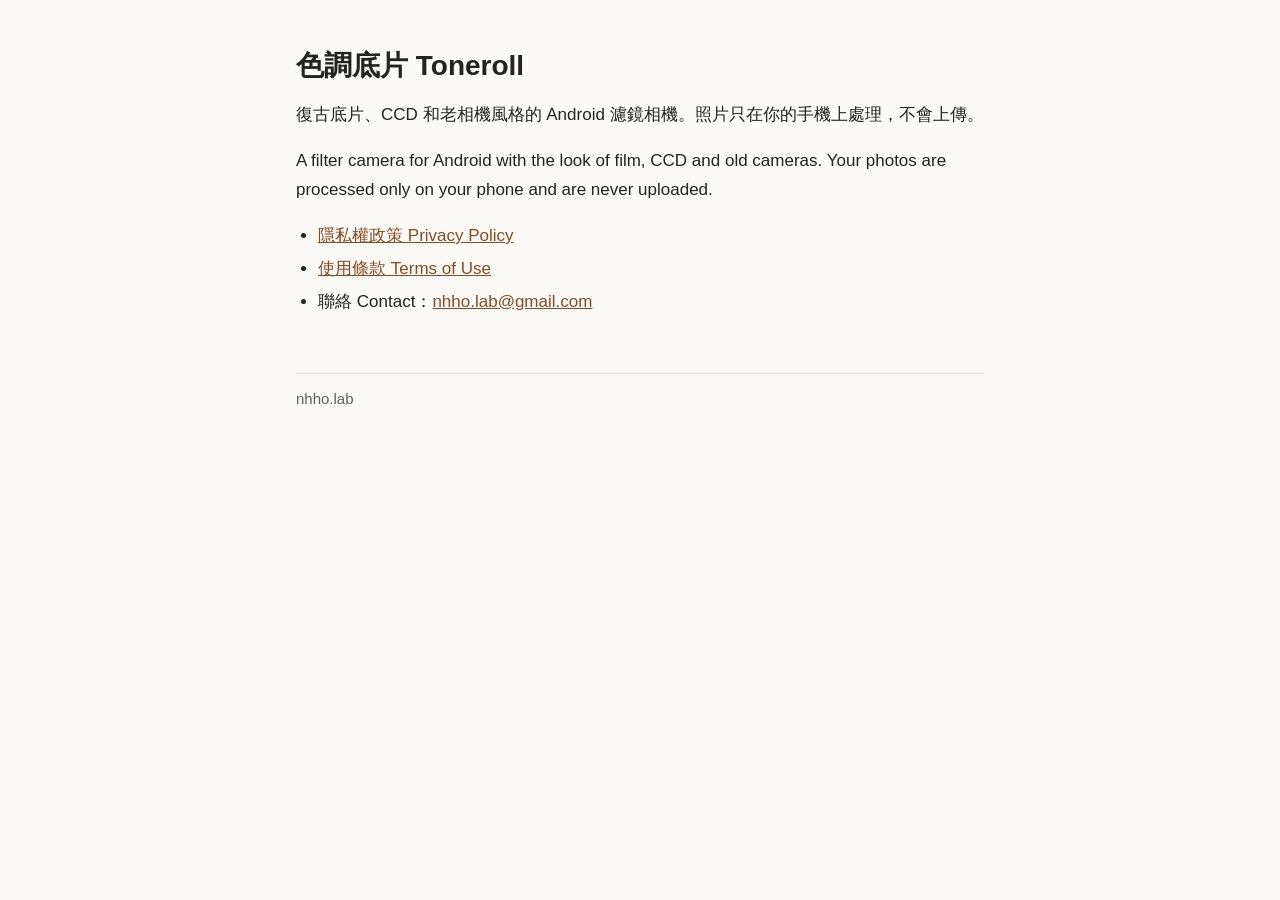
==== toneroll/index.html @ ec1d2953 "docs: draft the Toneroll privacy policy and terms of use Bilingual (zh-TW and English) pages for /to" ====
<!doctype html>
<html lang="zh-Hant-TW">
<head>
<meta charset="utf-8">
<meta name="viewport" content="width=device-width, initial-scale=1">
<title>色調底片 Toneroll</title>
<link rel="stylesheet" href="style.css">
</head>
<body>
<main>
<h1>色調底片 Toneroll</h1>
<p>復古底片、CCD 和老相機風格的 Android 濾鏡相機。照片只在你的手機上處理，不會上傳。</p>
<p lang="en">A filter camera for Android with the look of film, CCD and old cameras. Your photos are processed only on your phone and are never uploaded.</p>
<ul>
<li><a href="privacy/">隱私權政策 Privacy Policy</a></li>
<li><a href="terms/">使用條款 Terms of Use</a></li>
<li>聯絡 Contact：<a href="mailto:nhho.lab@gmail.com">nhho.lab@gmail.com</a></li>
</ul>
<footer>nhho.lab</footer>
</main>
</body>
</html>
---- toneroll/style.css ----
:root {
  --bg: #fbfaf7;
  --text: #22251f;
  --muted: #5d635c;
  --line: #e2dfd6;
  --link: #8a4b1f;
  color-scheme: light dark;
}

@media (prefers-color-scheme: dark) {
  :root {
    --bg: #121411;
    --text: #e9e7e0;
    --muted: #a3a89f;
    --line: #2c302a;
    --link: #e2a36f;
  }
}

* { box-sizing: border-box; }

body {
  margin: 0;
  background: var(--bg);
  color: var(--text);
  font: 17px/1.7 -apple-system, BlinkMacSystemFont, "Segoe UI", Roboto, "Noto Sans TC", "PingFang TC", "Microsoft JhengHei", sans-serif;
}

main {
  max-width: 720px;
  margin: 0 auto;
  padding: 16px 16px 64px;
}

a { color: var(--link); }

nav.top {
  display: flex;
  justify-content: space-between;
  gap: 12px;
  flex-wrap: wrap;
  padding-bottom: 12px;
  border-bottom: 1px solid var(--line);
  font-size: 15px;
}

nav.top a { text-decoration: none; }

h1 { font-size: 28px; line-height: 1.3; margin: 32px 0 4px; }
h2 { font-size: 20px; line-height: 1.4; margin: 32px 0 8px; }
h3 { font-size: 17px; margin: 20px 0 4px; }

.meta { color: var(--muted); font-size: 15px; margin-top: 0; }

ul { padding-left: 1.3em; }
li { margin: 4px 0; }

article + article {
  margin-top: 56px;
  padding-top: 8px;
  border-top: 1px solid var(--line);
}

footer {
  margin-top: 56px;
  padding-top: 12px;
  border-top: 1px solid var(--line);
  color: var(--muted);
  font-size: 15px;
}
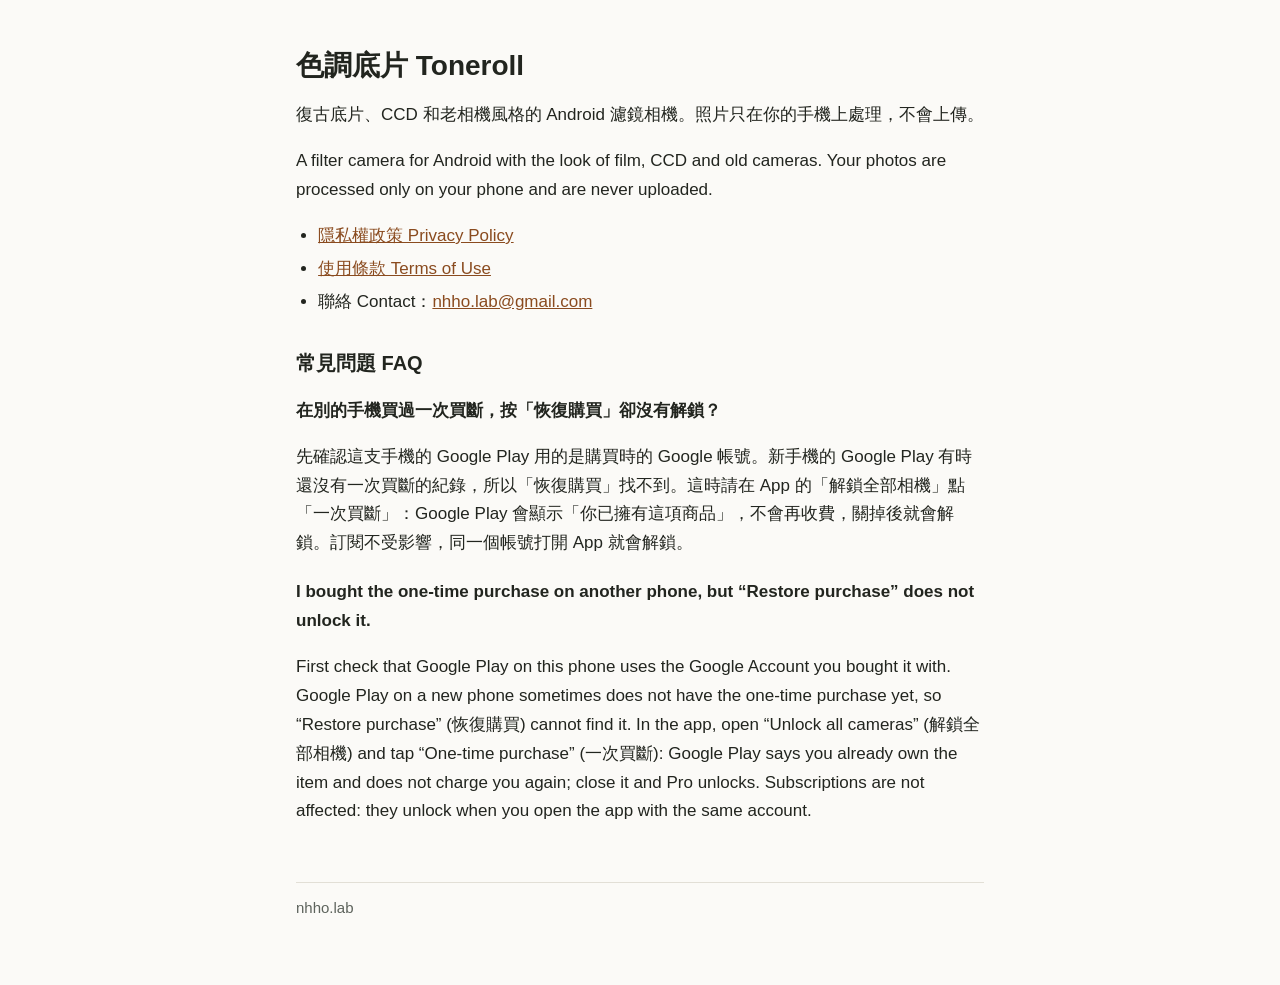
==== commit f2877a3a: "docs: Toneroll FAQ on restoring a one-time purchase on another phone Google Play on a second phone m" ====
--- a/toneroll/index.html
+++ b/toneroll/index.html
@@ -16,6 +16,12 @@
 <li><a href="terms/">使用條款 Terms of Use</a></li>
 <li>聯絡 Contact：<a href="mailto:nhho.lab@gmail.com">nhho.lab@gmail.com</a></li>
 </ul>
+
+<h2>常見問題 FAQ</h2>
+<h3>在別的手機買過一次買斷，按「恢復購買」卻沒有解鎖？</h3>
+<p>先確認這支手機的 Google Play 用的是購買時的 Google 帳號。新手機的 Google Play 有時還沒有一次買斷的紀錄，所以「恢復購買」找不到。這時請在 App 的「解鎖全部相機」點「一次買斷」：Google Play 會顯示「你已擁有這項商品」，不會再收費，關掉後就會解鎖。訂閱不受影響，同一個帳號打開 App 就會解鎖。</p>
+<h3 lang="en">I bought the one-time purchase on another phone, but “Restore purchase” does not unlock it.</h3>
+<p lang="en">First check that Google Play on this phone uses the Google Account you bought it with. Google Play on a new phone sometimes does not have the one-time purchase yet, so “Restore purchase” (恢復購買) cannot find it. In the app, open “Unlock all cameras” (解鎖全部相機) and tap “One-time purchase” (一次買斷): Google Play says you already own the item and does not charge you again; close it and Pro unlocks. Subscriptions are not affected: they unlock when you open the app with the same account.</p>
 <footer>nhho.lab</footer>
 </main>
 </body>
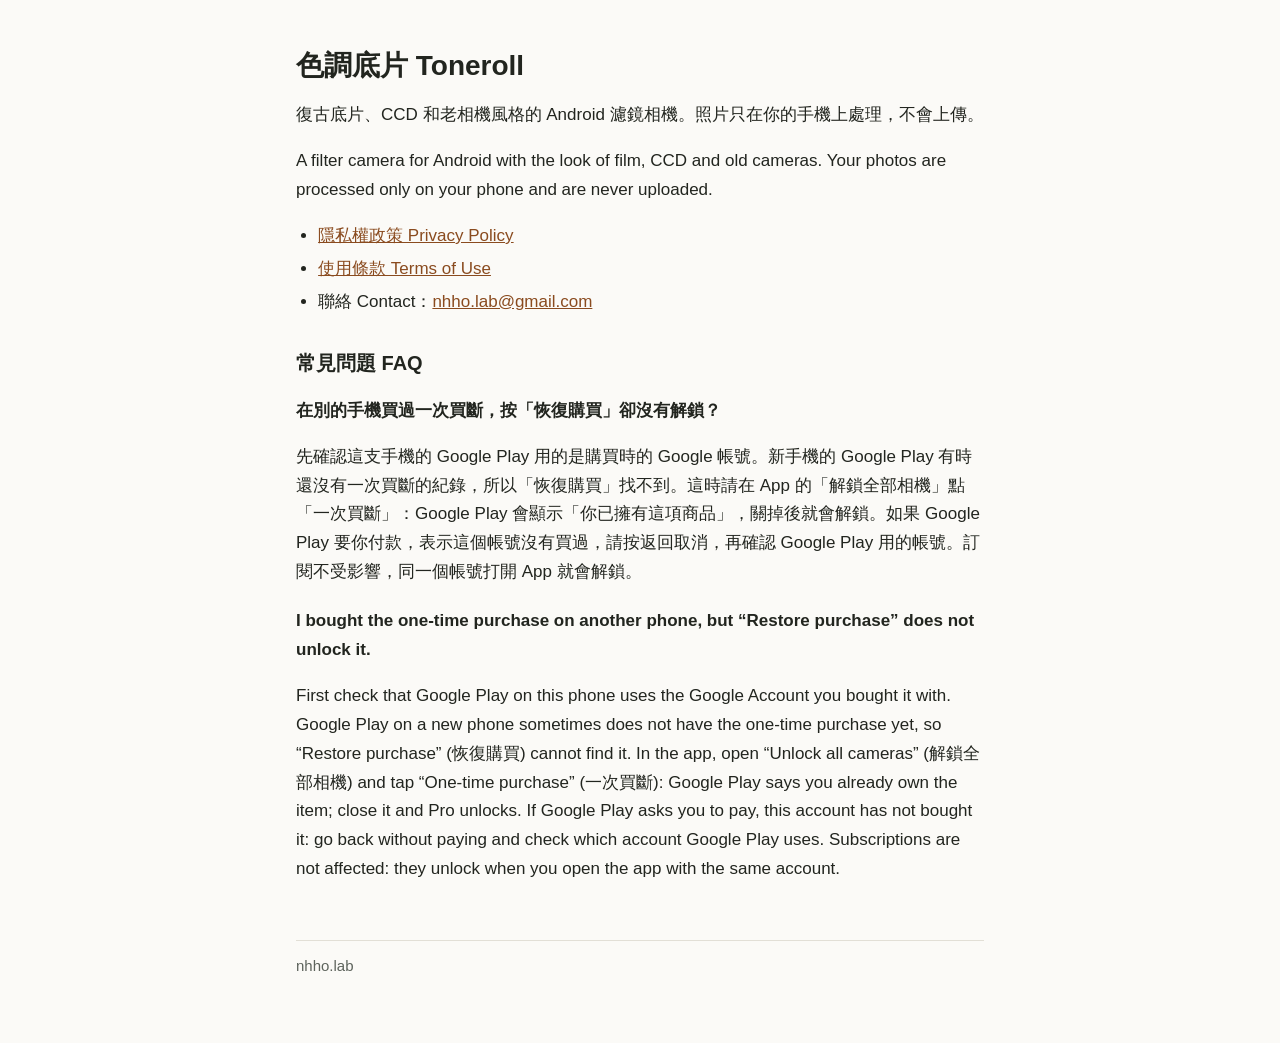
==== commit acb25a59: "docs: FAQ says what to do if Google Play asks for payment Matches the app's 1.0.3 text after review:" ====
--- a/toneroll/index.html
+++ b/toneroll/index.html
@@ -19,9 +19,9 @@
 
 <h2>常見問題 FAQ</h2>
 <h3>在別的手機買過一次買斷，按「恢復購買」卻沒有解鎖？</h3>
-<p>先確認這支手機的 Google Play 用的是購買時的 Google 帳號。新手機的 Google Play 有時還沒有一次買斷的紀錄，所以「恢復購買」找不到。這時請在 App 的「解鎖全部相機」點「一次買斷」：Google Play 會顯示「你已擁有這項商品」，不會再收費，關掉後就會解鎖。訂閱不受影響，同一個帳號打開 App 就會解鎖。</p>
+<p>先確認這支手機的 Google Play 用的是購買時的 Google 帳號。新手機的 Google Play 有時還沒有一次買斷的紀錄，所以「恢復購買」找不到。這時請在 App 的「解鎖全部相機」點「一次買斷」：Google Play 會顯示「你已擁有這項商品」，關掉後就會解鎖。如果 Google Play 要你付款，表示這個帳號沒有買過，請按返回取消，再確認 Google Play 用的帳號。訂閱不受影響，同一個帳號打開 App 就會解鎖。</p>
 <h3 lang="en">I bought the one-time purchase on another phone, but “Restore purchase” does not unlock it.</h3>
-<p lang="en">First check that Google Play on this phone uses the Google Account you bought it with. Google Play on a new phone sometimes does not have the one-time purchase yet, so “Restore purchase” (恢復購買) cannot find it. In the app, open “Unlock all cameras” (解鎖全部相機) and tap “One-time purchase” (一次買斷): Google Play says you already own the item and does not charge you again; close it and Pro unlocks. Subscriptions are not affected: they unlock when you open the app with the same account.</p>
+<p lang="en">First check that Google Play on this phone uses the Google Account you bought it with. Google Play on a new phone sometimes does not have the one-time purchase yet, so “Restore purchase” (恢復購買) cannot find it. In the app, open “Unlock all cameras” (解鎖全部相機) and tap “One-time purchase” (一次買斷): Google Play says you already own the item; close it and Pro unlocks. If Google Play asks you to pay, this account has not bought it: go back without paying and check which account Google Play uses. Subscriptions are not affected: they unlock when you open the app with the same account.</p>
 <footer>nhho.lab</footer>
 </main>
 </body>
